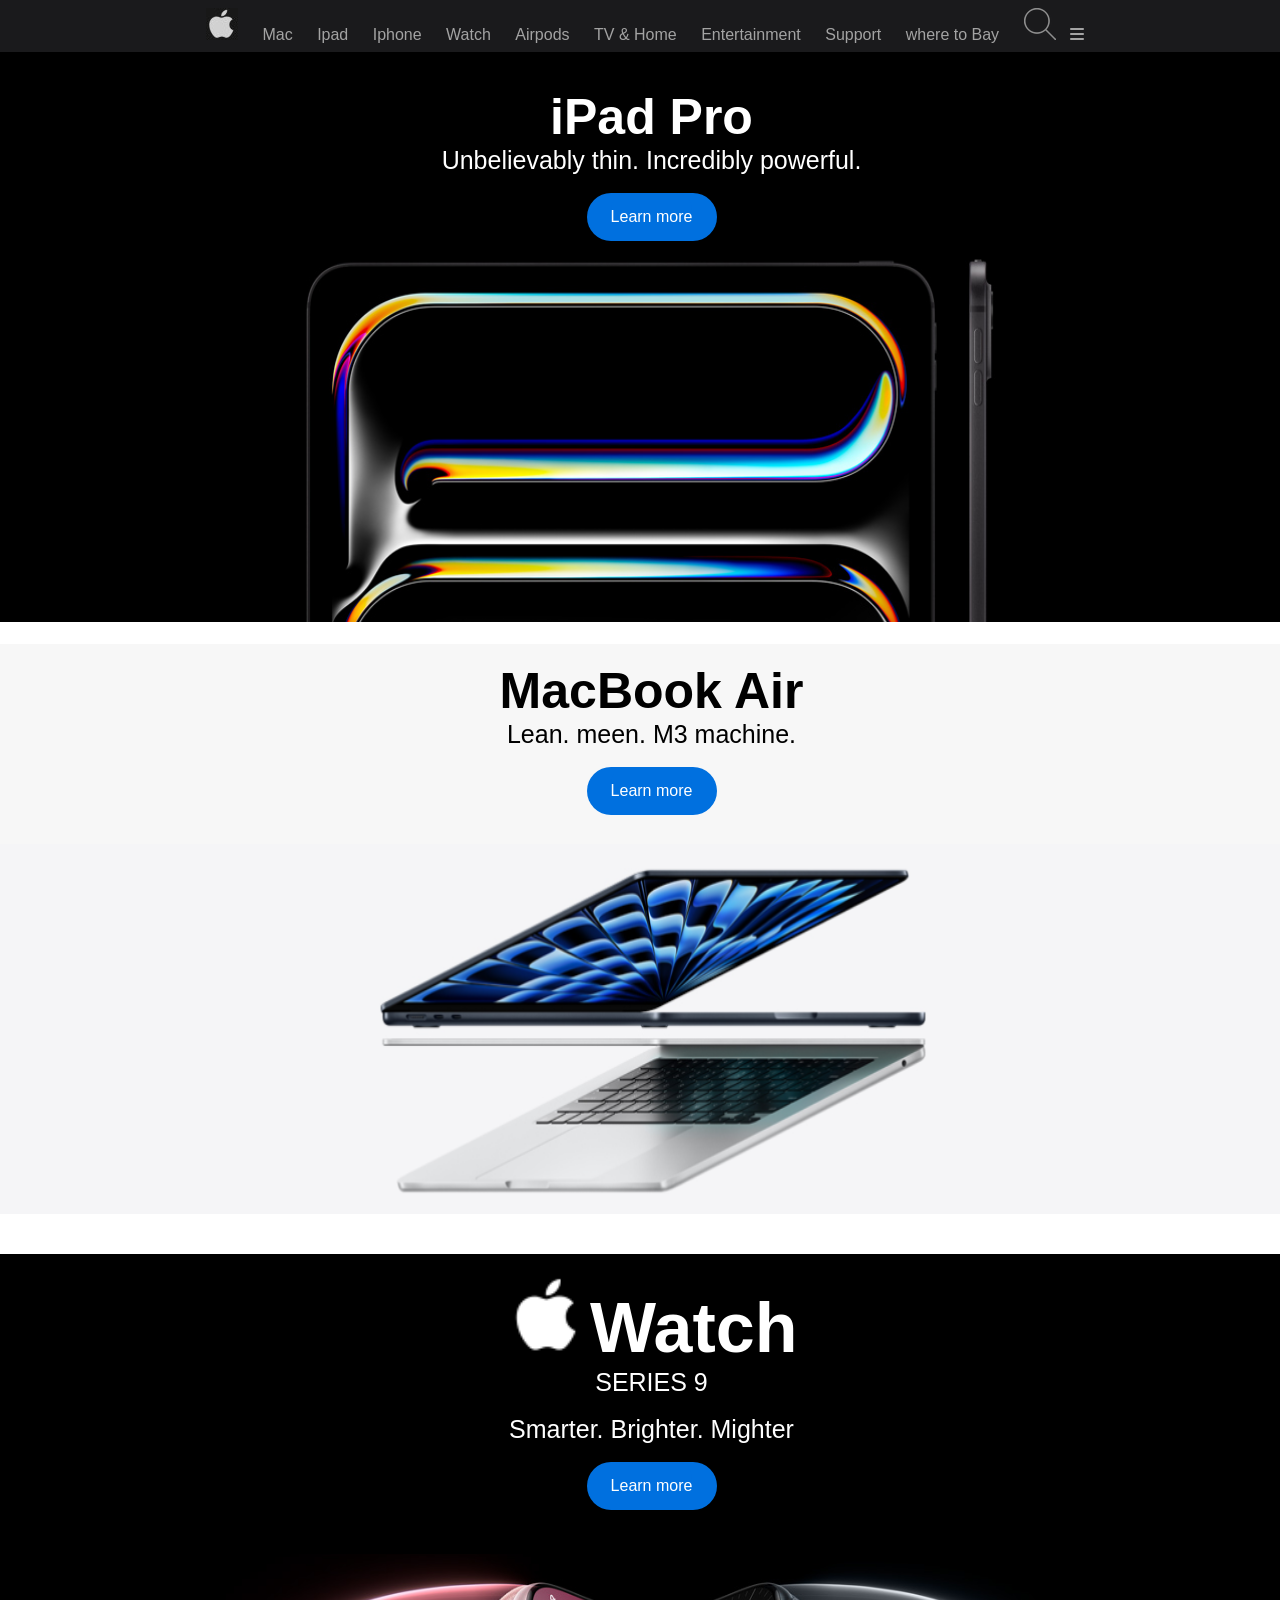
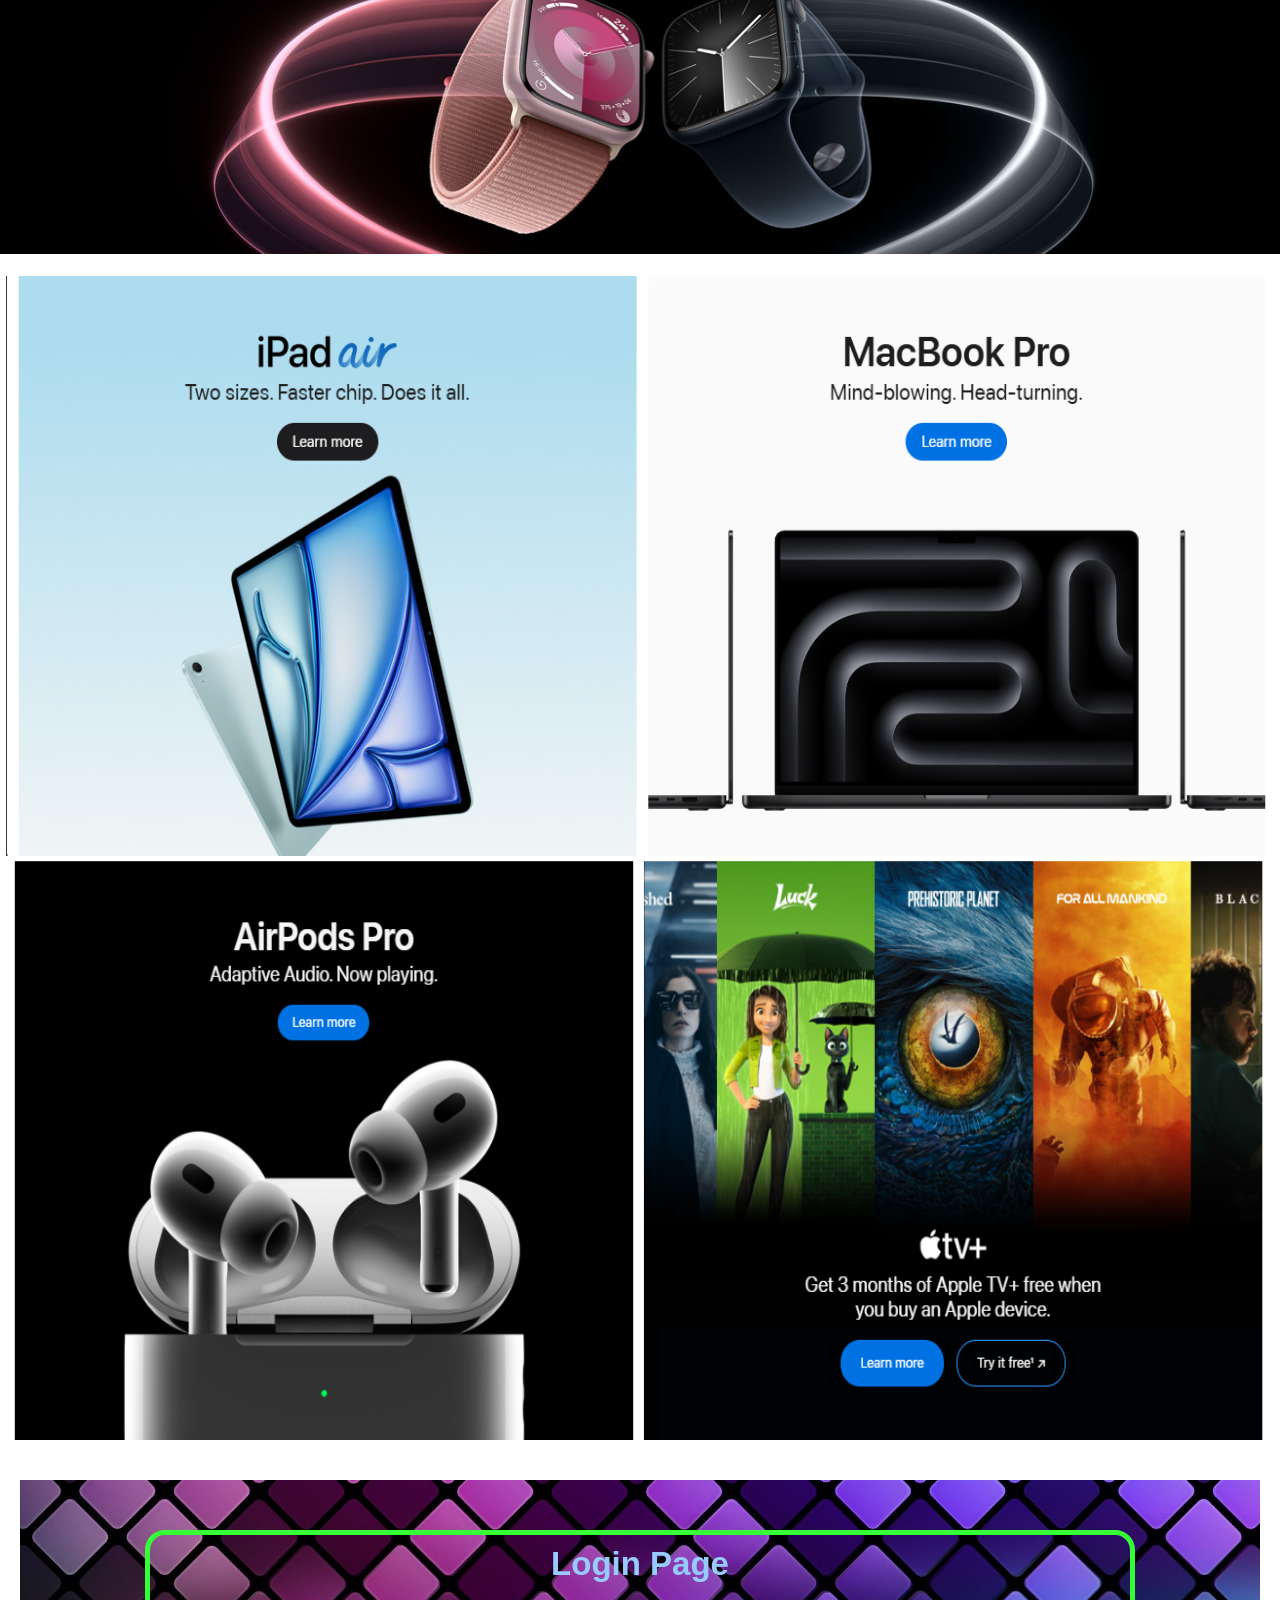
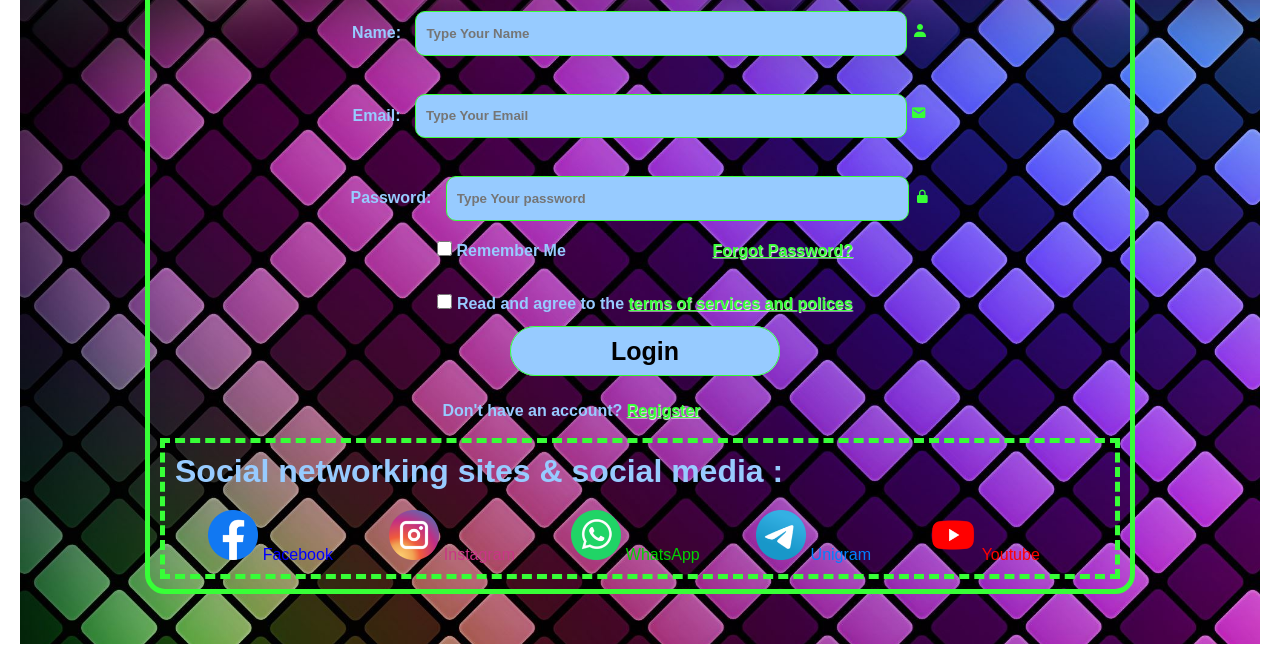
==== tttt.html @ 02e024de "Add files via upload" ====
<!DOCTYPE html>
<html>
  <head>
    
    <title>Apple (Egypt)</title>
    
    <meta charset="utf-8">
   
    <link rel="stylesheet" href="tttt.css">
    
    <link rel="icon" href="1001723053641.ico">
    
    <link href='https://unpkg.com/boxicons@2.1.4/css/boxicons.min.css' rel='stylesheet'>
    
    <link
      rel="stylesheet"
      href="https://cdnjs.cloudflare.com/ajax/libs/font-awesome/6.6.0/css/all.min.css"
      integrity="sha512-Kc323vGBEqzTmouAECnVceyQqyqdsSiqLQISBL29aUW4U/M7pSPA/gEUZQqv1cwx4OnYxTxve5UMg5GT6L4JJg=="
      crossorigin="anonymous"
      referrerpolicy="no-referrer"
    />
   
  </head> 
  <body>
    
    <header>
      <div class="one">
        <ul class="links">
          <li><a class="Apple" href="#"><img class="logo" alt src="1001723052671.ico" title /></a></li>
          <li><a class="Apple" href="#">Mac</a></li>
          <li><a class="Apple" href="#">Ipad</a></li>
          <li><a class="Apple" href="#">Iphone</a></li>
          <li><a class="Apple" href="#">Watch</a></li>
          <li><a class="Apple" href="#">Airpods</a></li>
          <li><a class="Apple" href="#">TV & Home</a></li>
          <li><a class="Apple" href="#">Entertainment</a></li>
          <li><a class="Apple" href="#">Support</a></li>
          <li><a class="Apple" href="#">where to Bay</a></li>
          <li><a class="Apple" href="#"><img class="logo" alt src="search.ico" title /></a></li>
          <i class="fa-solid fa-solid fa-bars"></i>
        </ul>
      </div>
    </header>
  
  <div class="two"><br><br>
  
    <h1 class="white">iPad Pro</h1>
     <p class="white">Unbelievably thin. Incredibly powerful.</p><br>
    <div class="button">
      <a class="button-button" href="#" rel="follow" data-analytics-region="learn more" data-analytics-title="learn more - ipad pro" aria-label="Learn more, iPad Pro">Learn more</a><br>
    </div>
    
  </div>
  <img class="img" src="yyyyyyyy.png" width="400" height="500" alt="photo"title=""><br><br>
  
  <div class="theree"><br>
  
    <h1 class="black">MacBook Air</h1>
    <p class="black">Lean. meen. M3 machine.</p><br>
    <div class="button">
    <a class="button-button" href="#" rel="follow" data-analytics-region="learn more" data-analytics-title="learn more - ipad pro" aria-label="Learn more, iPad Pro">Learn more</a>
    </div>
    
  </div>
  <img class="img-1" src="zzzzzzzzz.png" width="400" height="500" alt="photo"title=""><br><br><br>
  
  <div class="four"><br>
    <img class="logo-apple" alt src="FFFFF.png" width="80" height="80" title="" />
    <h1 class="whitee">Watch</h1>
    <p class="white">SERIES 9</p><br>
    <p class="white">Smarter. Brighter. Mighter</p><br>
    <div class="button">
    <a class="button-button" href="#" rel="follow" data-analytics-region="learn more" data-analytics-title="learn more - ipad pro" aria-label="Learn more, iPad Pro">Learn more</a>
    </div>
  </div>
  <img class="img-2" src="Watch.png" width="400" height="500" alt="photo"title=""><br><br>
  
  <div class="five">
      <img class="img-3" src="TTT.png" width="1267" height="580" alt="photo"title=""><br>
      <img class="img-3" src="TTTT.png" width="1267" height="580" alt="photo"title=""><br>
  </div>
  
  <div class="background">
    <div class="Box">
      <h2 class="login">Login Page</h2><br>
      <form action="">
        <label class="Name" for="Name">Name: </label>
        
        <input type="text" name="name" id="name" placeholder="Type Your Name">
        <i class='bx bxs-user'></i>
        <br><br>
        <label class="email" for="email">Email: </label>
        
        <input type="email" name="email" id="email" placeholder="Type Your Email">
        <i class='bx bxs-envelope'></i>
        <br><br>
        <label class="Pass" for="Pass">Password: </label>
        
        <input type="password" name="pass" id="pass" placeholder="Type Your password" maxlength="15">
        <i class='bx bxs-lock-alt'></i><br>
        
        <input type="checkbox" name="remember" id="terms" class="terms">
        <label class="remember" for="terms" class="remember">
          Remember Me <span class="Hiding">...............................</span>
          <a  class="link" href="#">Forgot Password?</a>
        </label>
        
        <br><br>
        <input type="checkbox" name="terms" id="terms" class="terms">
        <label class="termss" for="terms" class="termsp">
          Read and agree to the
        </label>
        <label class="link"><a class="link" href="#">terms of services and polices</a></label>
        <br><br>
        <div class="buttons">
          <a type="submit" value="Login" class="sub" href="#"target="">Login</a>
        </div><br>
        <label class="regigster-link">
          <p>Don't have an account? <a class="link" href="#">Regigster</a><span class="Hiding">...............................</span></p>
        </label>
        <div class="logs">
          <h1 class="social-1">Social networking sites & social media :</h1>
          <ul class="Social">
            <li><a class="Facebook" href="http://facebook.com/"target="_blank"><img class="logo" width="50" height="50" alt src="Facebook.png" title /> Facebook</a></li>
            <li><a class="Instagram" href="https://www.instagram.com/"target="_blank"><img class="logo" width="50" height="50" alt src="Insta.png" title /> Instagram</a></li>
            <li><a class="WhatsApp" href="https://www.whatsapp.com/"target="_blank"><img class="logo" width="50" height="50" alt src="Whatsapp.png" title /> WhatsApp</a></li>
            <li><a class="Unigram" href="https://unigramdev.github.io/"target="_blank"><img class="logo" width="50" height="50" alt src="Telegram.png" title /> Unigram</a></li>
            <li><a class="Youtube" href="https://youtube.com/"target="_blank"><img class="logo" width="50" height="50" alt src="Youtube.png" title /> Youtube</a></li>
          </ul>
        </div>
      </form>
    </div>
  </div>

  </body>
</html>
---- tttt.css ----
*
{
    margin: 0px;
    padding: 0px;
    font-family: sans-serif;
}

html
{
    -ms-text-size-adjust: 100%;
    -webkit-text-size-adjust: 100%
}

body
{
    direction: ltr;
    text-align: center;
}

div.one
{
    background: #1a1a1c;
    border: 8px double #1a1a1c;
    margin: auto;
}

ul i
{
    color: #a3a3a3;
    cursor: pointer;
    display: none;
}

div.two
{
    width: 1303px;
    height: 200px;
    background: black;
}

div.theree
{
    background: #f7f7f7;
    width: 1303px;
    height: 200px;
}

div.four
{
    width: 1303px;
    height: 300px;
    background: black;
}

div.five
{
    width: 1279px;
    height: 1184px;
    background: white;
}

div.six
{
    width: 1303px;
    height: 411.75px;
    background: #eeeeee;
}

div.background
{
    background-image: url(RRRR.jpg);
    background-size: cover;
    color: #000;
    background-position: center center;
    padding: 20px;
    margin: 20px;
}

a.sub
{
    width: 40%;
    border: 1px solid #37ff37;
    border-radius: 30px;
    height: 20%;
    background-color: #97cbff;
    margin: 10px 0px 10px 10px;
    padding: 10px 100px 10px 100px;
    font-size: 25px;
    font-weight: bold;
    text-decoration: none;
}

div.Box
{
    width: 80%;
    margin: 30px auto;
    border-radius: 20px;
    padding: 10px;
    border: #37ff37 5px solid;
}

.login,
.dia
{
    text-align: center;
}

input
{
    width: 50%;
    border: 1px solid #37ff37;
    border-radius: 10px;
    height: 1.7em;
    background-color: #97cbff;
    margin: 10px 0px 10px 10px;
    padding: 10px 0px 10px 10px;
}

input[name="name"], input[name="email"]
{
    color: black;
    font-weight: bold;
}

input[name="pass"]
{
    width: 47%;
    color: black;
    font-weight: bold;
}

.sub
{
    width: calc((100% - 30%) /2);
    color: #000;
    height: 2em;
}

.buttons
{
    text-align: center;
}

.terms
{
    width: 15px;
    height: 15px;
    line-height: normal;
}

a.link
{
    color: #37ff37;
    text-shadow: white 0.5px 0.5px 1px;
    text-decoration: underline;
    font-weight: bold;
}

span.Hiding
{
    visibility: hidden;
}

h2.login
{
    color: #97cbff;
    font-size: 33px;
    font-weight: 900
}

label.Name,
label.email,
label.Pass,
label.remember,
label.termss,
label.regigster-link
{
    color: #97cbff;
    font-weight: bold
}

label.regigster-link
{
    padding: 10px;
}

ul li
{
    margin: auto;
    padding: 10px;
    list-style-type: none; 
    list-style-position: inside; 
    list-style-image: none;
    border: none;
    display: inline;
    text-align: center;
    margin: 0 auto;
    width: 100%;
    max-width: 1024px;
    padding-top: 0;
    padding-bottom: 0;
    z-index: 2
}

a.Apple
{
    color: #a3a3a3;
    text-decoration: none;
}

a.Apple:hover
{
    color: #d8d8d8;
}

header
{
    position: relative;
}

h1.white,p.white
{
    color: #FFF;
    margin: 0px;
    font-weight: bold;
}

h1.white
{
    font-size: 50px
}

p.white
{
    font-size: 25px;
    font-weight: lighter;
}

div.button, div a.button-button
{
    background: #0070df;
    color: #FFF;
    width: 130px;
    height: 33px;
    border: none;
    border-radius: 30px;
    text-decoration: none;
    padding: 15px 0px 0px 0px;
    margin: auto;
}

h1.black,p.black
{
    color: black;
    margin: 0px;
    font-weight: bold;
    font-size: 50px;
}

h1.black
{
    font-size: 50px;
}

p.black
{
    font-size: 25px;
    font-weight: lighter;
}

img.img
{
    width: 1303px;
    height: 370px;
    margin: auto;
}

img.img-1
{
    width: 1303px;
    height: 370px;
    margin: auto;
}

img.img-2
{
    width: 1303px;
    height: 300px;
    margin: auto;
}

h2.logo-img
{
    color: white;
    margin-top: 9px; 
}

img.logo-apple
{
    display: inline;
}

h1.whitee
{
    display: inline;
    color: #FFF;
    margin: 0px;
    font-weight: bold;
    font-size: 70px;
}







h1.social-1
{
    width: 650px;
    background: transparent;
    direction: ltr;
    text-align: left;
    color: #97cbff;
    border: 0px double red;
    padding: 10px;
    margin: 0px 10px 10px 0px;
}

div.logs
{
    background: transparent;
    border: 5px dashed #37ff37;
    padding: 0px 0px 10px 0px;
}

ul.Social li
{
    margin-top: 3.5rem;
    list-style-type: none; 
    list-style-position: inside; 
    list-style-image: none;
    border: none;
    display: inline;
}

img.logo:hover
{
    transform: scale(1.2);
    transition: 0.4s;
}

a.Facebook
{
    color: #00f;
    text-decoration: none;
    margin-right: 2rem;
    width: 2.5rem;
}

a.Facebook:hover
{
    color: #00f;
    font-weight: bold;
    text-decoration: underline;
}

a.Facebook:active
{
    color: black;
    font-weight: normal;
    text-decoration: none;
}

a.Instagram
{
    color: #ca3587;
    text-decoration: none;
    margin-right: 2rem;
    width: 2.5rem;
}

a.Instagram:hover
{
    color: #ca3587;
    font-weight: bold;
    text-decoration: underline;
}

a.Instagram:active
{
    color: black;
    font-weight: normal;
    text-decoration: none;
}

a.WhatsApp
{
    color: #00d200;
    text-decoration: none;
    margin-right: 2rem;
    width: 2.5rem;
}

a.WhatsApp:hover
{
    color: #00d200;
    font-weight: bold;
    text-decoration: underline;
}

a.WhatsApp:active
{
    color: black;
    font-weight: normal;
    text-decoration: none;
}

a.Unigram
{
    color: #0080ff;
    text-decoration: none;
    margin-right: 2rem;
    width: 2.5rem;
}

a.Unigram:hover
{
    color: #0080ff;
    font-weight: bold;
    text-decoration: underline;
}

a.Unigram:active
{
    color: black;
    font-weight: normal;
    text-decoration: none;
}

a.Youtube
{
    color: red;
    text-decoration: none;
    margin-right: 2rem;
    width: 2.5rem;
}

a.Youtube:hover
{
    color: red;
    font-weight: bold;
    text-decoration: underline;
}

a.Youtube:active
{
    color: black;
    font-weight: normal;
    text-decoration: none;
}

i
{
    color: #37ff37;
}
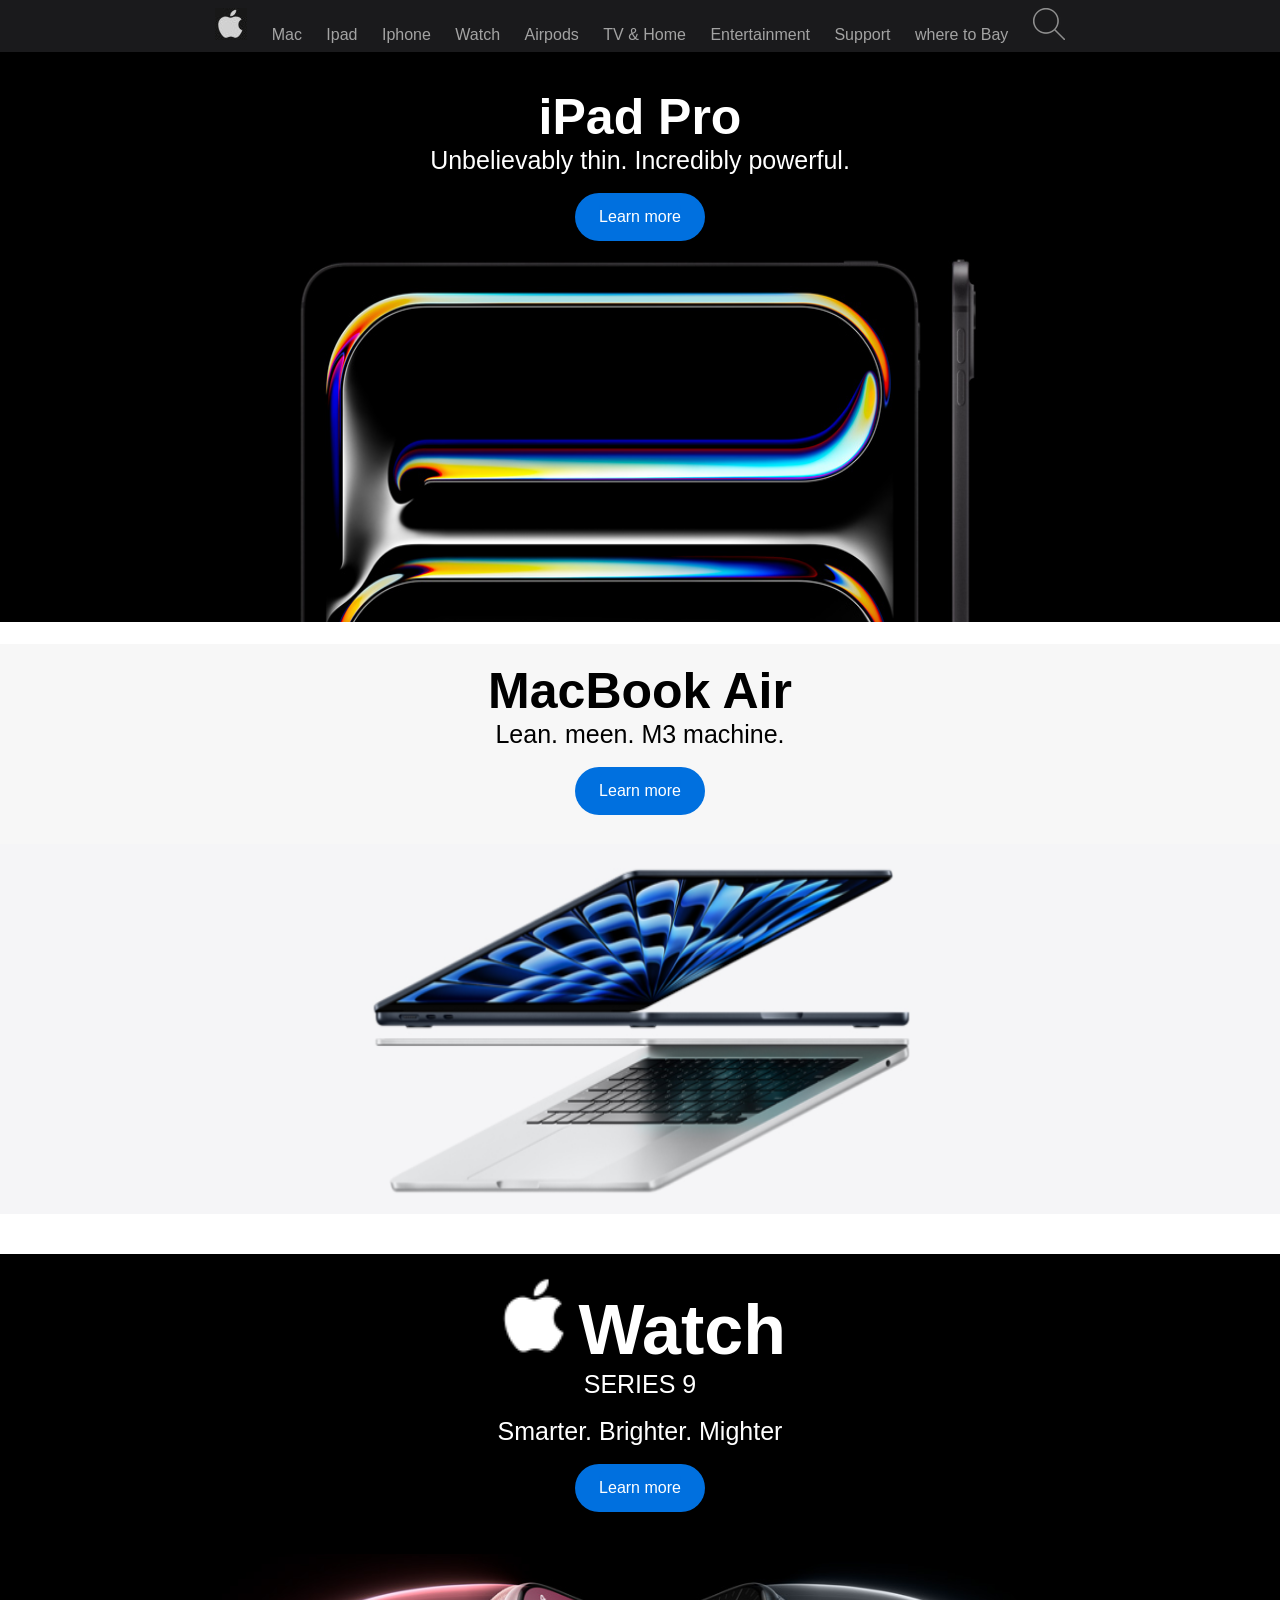
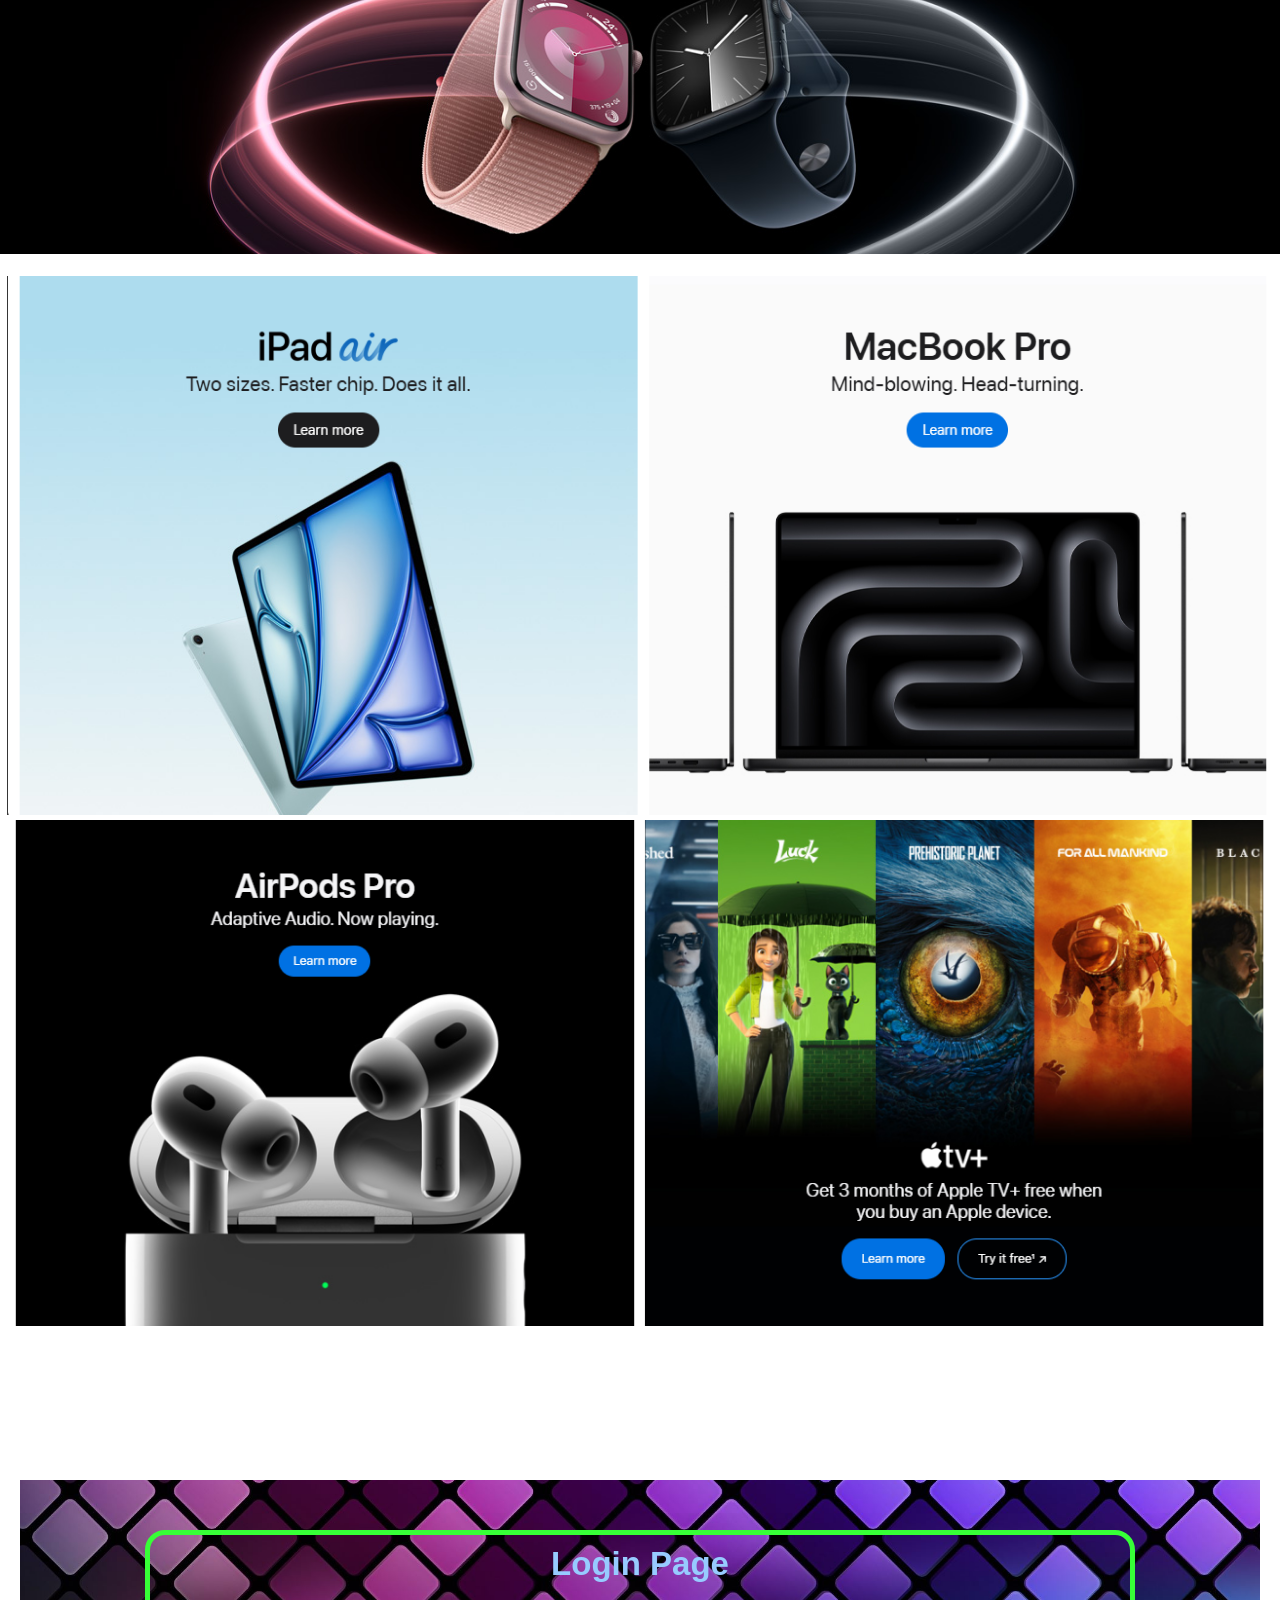
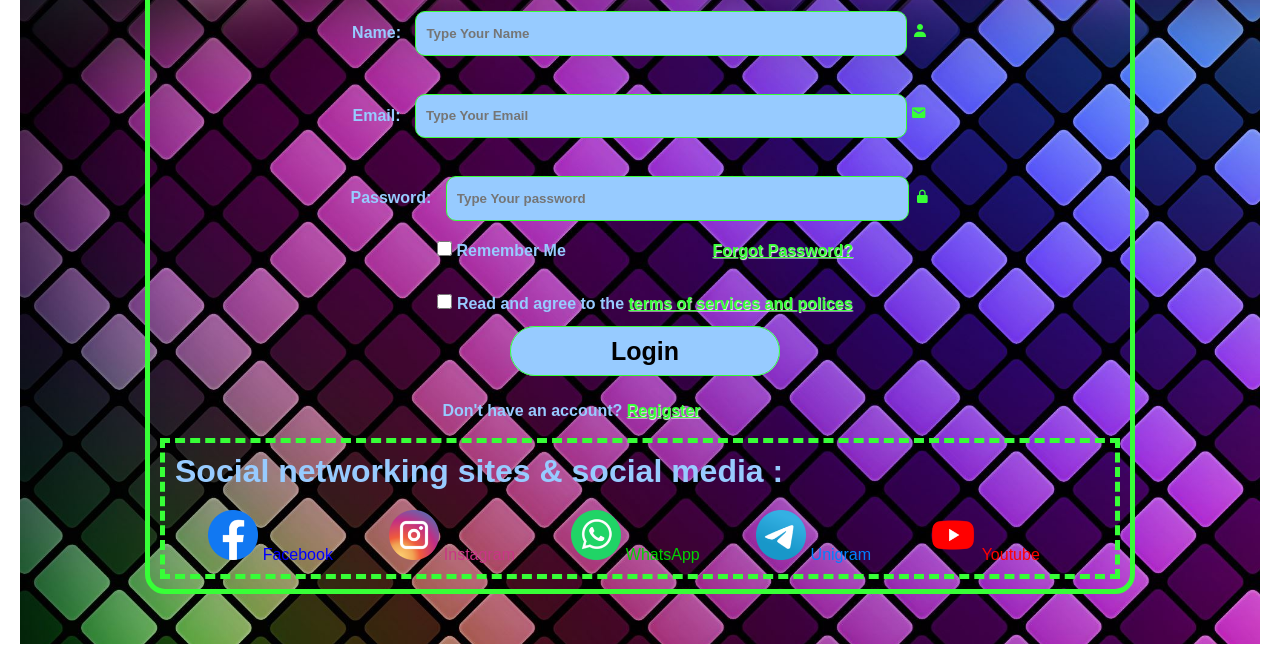
==== commit b1458f19: "Add files via upload" ====
--- a/tttt.html
+++ b/tttt.html
@@ -1,136 +1,135 @@
-<!DOCTYPE html>
-<html>
-  <head>
-    
-    <title>Apple (Egypt)</title>
-    
-    <meta charset="utf-8">
-   
-    <link rel="stylesheet" href="tttt.css">
-    
-    <link rel="icon" href="1001723053641.ico">
-    
-    <link href='https://unpkg.com/boxicons@2.1.4/css/boxicons.min.css' rel='stylesheet'>
-    
-    <link
-      rel="stylesheet"
-      href="https://cdnjs.cloudflare.com/ajax/libs/font-awesome/6.6.0/css/all.min.css"
-      integrity="sha512-Kc323vGBEqzTmouAECnVceyQqyqdsSiqLQISBL29aUW4U/M7pSPA/gEUZQqv1cwx4OnYxTxve5UMg5GT6L4JJg=="
-      crossorigin="anonymous"
-      referrerpolicy="no-referrer"
-    />
-   
-  </head> 
-  <body>
-    
-    <header>
-      <div class="one">
-        <ul class="links">
-          <li><a class="Apple" href="#"><img class="logo" alt src="1001723052671.ico" title /></a></li>
-          <li><a class="Apple" href="#">Mac</a></li>
-          <li><a class="Apple" href="#">Ipad</a></li>
-          <li><a class="Apple" href="#">Iphone</a></li>
-          <li><a class="Apple" href="#">Watch</a></li>
-          <li><a class="Apple" href="#">Airpods</a></li>
-          <li><a class="Apple" href="#">TV & Home</a></li>
-          <li><a class="Apple" href="#">Entertainment</a></li>
-          <li><a class="Apple" href="#">Support</a></li>
-          <li><a class="Apple" href="#">where to Bay</a></li>
-          <li><a class="Apple" href="#"><img class="logo" alt src="search.ico" title /></a></li>
-          <i class="fa-solid fa-solid fa-bars"></i>
-        </ul>
-      </div>
-    </header>
-  
-  <div class="two"><br><br>
-  
-    <h1 class="white">iPad Pro</h1>
-     <p class="white">Unbelievably thin. Incredibly powerful.</p><br>
-    <div class="button">
-      <a class="button-button" href="#" rel="follow" data-analytics-region="learn more" data-analytics-title="learn more - ipad pro" aria-label="Learn more, iPad Pro">Learn more</a><br>
-    </div>
-    
-  </div>
-  <img class="img" src="yyyyyyyy.png" width="400" height="500" alt="photo"title=""><br><br>
-  
-  <div class="theree"><br>
-  
-    <h1 class="black">MacBook Air</h1>
-    <p class="black">Lean. meen. M3 machine.</p><br>
-    <div class="button">
-    <a class="button-button" href="#" rel="follow" data-analytics-region="learn more" data-analytics-title="learn more - ipad pro" aria-label="Learn more, iPad Pro">Learn more</a>
-    </div>
-    
-  </div>
-  <img class="img-1" src="zzzzzzzzz.png" width="400" height="500" alt="photo"title=""><br><br><br>
-  
-  <div class="four"><br>
-    <img class="logo-apple" alt src="FFFFF.png" width="80" height="80" title="" />
-    <h1 class="whitee">Watch</h1>
-    <p class="white">SERIES 9</p><br>
-    <p class="white">Smarter. Brighter. Mighter</p><br>
-    <div class="button">
-    <a class="button-button" href="#" rel="follow" data-analytics-region="learn more" data-analytics-title="learn more - ipad pro" aria-label="Learn more, iPad Pro">Learn more</a>
-    </div>
-  </div>
-  <img class="img-2" src="Watch.png" width="400" height="500" alt="photo"title=""><br><br>
-  
-  <div class="five">
-      <img class="img-3" src="TTT.png" width="1267" height="580" alt="photo"title=""><br>
-      <img class="img-3" src="TTTT.png" width="1267" height="580" alt="photo"title=""><br>
-  </div>
-  
-  <div class="background">
-    <div class="Box">
-      <h2 class="login">Login Page</h2><br>
-      <form action="">
-        <label class="Name" for="Name">Name: </label>
-        
-        <input type="text" name="name" id="name" placeholder="Type Your Name">
-        <i class='bx bxs-user'></i>
-        <br><br>
-        <label class="email" for="email">Email: </label>
-        
-        <input type="email" name="email" id="email" placeholder="Type Your Email">
-        <i class='bx bxs-envelope'></i>
-        <br><br>
-        <label class="Pass" for="Pass">Password: </label>
-        
-        <input type="password" name="pass" id="pass" placeholder="Type Your password" maxlength="15">
-        <i class='bx bxs-lock-alt'></i><br>
-        
-        <input type="checkbox" name="remember" id="terms" class="terms">
-        <label class="remember" for="terms" class="remember">
-          Remember Me <span class="Hiding">...............................</span>
-          <a  class="link" href="#">Forgot Password?</a>
-        </label>
-        
-        <br><br>
-        <input type="checkbox" name="terms" id="terms" class="terms">
-        <label class="termss" for="terms" class="termsp">
-          Read and agree to the
-        </label>
-        <label class="link"><a class="link" href="#">terms of services and polices</a></label>
-        <br><br>
-        <div class="buttons">
-          <a type="submit" value="Login" class="sub" href="#"target="">Login</a>
-        </div><br>
-        <label class="regigster-link">
-          <p>Don't have an account? <a class="link" href="#">Regigster</a><span class="Hiding">...............................</span></p>
-        </label>
-        <div class="logs">
-          <h1 class="social-1">Social networking sites & social media :</h1>
-          <ul class="Social">
-            <li><a class="Facebook" href="http://facebook.com/"target="_blank"><img class="logo" width="50" height="50" alt src="Facebook.png" title /> Facebook</a></li>
-            <li><a class="Instagram" href="https://www.instagram.com/"target="_blank"><img class="logo" width="50" height="50" alt src="Insta.png" title /> Instagram</a></li>
-            <li><a class="WhatsApp" href="https://www.whatsapp.com/"target="_blank"><img class="logo" width="50" height="50" alt src="Whatsapp.png" title /> WhatsApp</a></li>
-            <li><a class="Unigram" href="https://unigramdev.github.io/"target="_blank"><img class="logo" width="50" height="50" alt src="Telegram.png" title /> Unigram</a></li>
-            <li><a class="Youtube" href="https://youtube.com/"target="_blank"><img class="logo" width="50" height="50" alt src="Youtube.png" title /> Youtube</a></li>
-          </ul>
-        </div>
-      </form>
-    </div>
-  </div>
-
-  </body>
+<!DOCTYPE html>
+<html>
+  <head>
+    
+    <title>Apple (Egypt)</title>
+    
+    <meta charset="utf-8">
+   
+    <link rel="stylesheet" href="tttt.css">
+    
+    <link rel="icon" href="1001723053641.ico">
+    
+    <link href='https://unpkg.com/boxicons@2.1.4/css/boxicons.min.css' rel='stylesheet'>
+    
+    <link
+      rel="stylesheet"
+      href="https://cdnjs.cloudflare.com/ajax/libs/font-awesome/6.6.0/css/all.min.css"
+      integrity="sha512-Kc323vGBEqzTmouAECnVceyQqyqdsSiqLQISBL29aUW4U/M7pSPA/gEUZQqv1cwx4OnYxTxve5UMg5GT6L4JJg=="
+      crossorigin="anonymous"
+      referrerpolicy="no-referrer"
+    />
+   
+  </head> 
+  <body>
+    
+    <header>
+      <div class="one">
+        <input type="checkbox" id="menu-toggle"><label for="menu-toggle" class="menu-icon"><i class="fa-solid fa-bars"></i></label><ul class="links">
+          <li><a class="Apple" href="#"><img class="logo" alt src="1001723052671.ico" title /></a></li>
+          <li><a class="Apple" href="#">Mac</a></li>
+          <li><a class="Apple" href="#">Ipad</a></li>
+          <li><a class="Apple" href="#">Iphone</a></li>
+          <li><a class="Apple" href="#">Watch</a></li>
+          <li><a class="Apple" href="#">Airpods</a></li>
+          <li><a class="Apple" href="#">TV & Home</a></li>
+          <li><a class="Apple" href="#">Entertainment</a></li>
+          <li><a class="Apple" href="#">Support</a></li>
+          <li><a class="Apple" href="#">where to Bay</a></li>
+          <li><a class="Apple" href="#"><img class="logo" alt src="search.ico" title /></a></li>
+        </ul>
+      </div>
+    </header>
+  
+  <div class="two"><br><br>
+  
+    <h1 class="white">iPad Pro</h1>
+     <p class="white">Unbelievably thin. Incredibly powerful.</p><br>
+    <div class="button">
+      <a class="button-button" href="#" rel="follow" data-analytics-region="learn more" data-analytics-title="learn more - ipad pro" aria-label="Learn more, iPad Pro">Learn more</a><br>
+    </div>
+    
+  </div>
+  <img class="img" src="yyyyyyyy.png" width="400" height="500" alt="photo"title=""><br><br>
+  
+  <div class="theree"><br>
+  
+    <h1 class="black">MacBook Air</h1>
+    <p class="black">Lean. meen. M3 machine.</p><br>
+    <div class="button">
+    <a class="button-button" href="#" rel="follow" data-analytics-region="learn more" data-analytics-title="learn more - ipad pro" aria-label="Learn more, iPad Pro">Learn more</a>
+    </div>
+    
+  </div>
+  <img class="img-1" src="zzzzzzzzz.png" width="400" height="500" alt="photo"title=""><br><br><br>
+  
+  <div class="four"><br>
+    <img class="logo-apple" alt src="FFFFF.png" width="80" height="80" title="" />
+    <h1 class="whitee">Watch</h1>
+    <p class="white">SERIES 9</p><br>
+    <p class="white">Smarter. Brighter. Mighter</p><br>
+    <div class="button">
+    <a class="button-button" href="#" rel="follow" data-analytics-region="learn more" data-analytics-title="learn more - ipad pro" aria-label="Learn more, iPad Pro">Learn more</a>
+    </div>
+  </div>
+  <img class="img-2" src="Watch.png" width="400" height="500" alt="photo"title=""><br><br>
+  
+  <div class="five">
+      <img class="img-3" src="TTT.png" width="1267" height="580" alt="photo"title=""><br>
+      <img class="img-3" src="TTTT.png" width="1267" height="580" alt="photo"title=""><br>
+  </div>
+  
+  <div class="background">
+    <div class="Box">
+      <h2 class="login">Login Page</h2><br>
+      <form action="">
+        <label class="Name" for="Name">Name: </label>
+        
+        <input type="text" name="name" id="name" placeholder="Type Your Name">
+        <i class='bx bxs-user'></i>
+        <br><br>
+        <label class="email" for="email">Email: </label>
+        
+        <input type="email" name="email" id="email" placeholder="Type Your Email">
+        <i class='bx bxs-envelope'></i>
+        <br><br>
+        <label class="Pass" for="Pass">Password: </label>
+        
+        <input type="password" name="pass" id="pass" placeholder="Type Your password" maxlength="15">
+        <i class='bx bxs-lock-alt'></i><br>
+        
+        <input type="checkbox" name="remember" id="terms" class="terms">
+        <label class="remember" for="terms" class="remember">
+          Remember Me <span class="Hiding">...............................</span>
+          <a  class="link" href="#">Forgot Password?</a>
+        </label>
+        
+        <br><br>
+        <input type="checkbox" name="terms" id="terms" class="terms">
+        <label class="termss" for="terms" class="termsp">
+          Read and agree to the
+        </label>
+        <label class="link"><a class="link" href="#">terms of services and polices</a></label>
+        <br><br>
+        <div class="buttons">
+          <a type="submit" value="Login" class="sub" href="#"target="">Login</a>
+        </div><br>
+        <label class="regigster-link">
+          <p>Don't have an account? <a class="link" href="#">Regigster</a><span class="Hiding">...............................</span></p>
+        </label>
+        <div class="logs">
+          <h1 class="social-1">Social networking sites & social media :</h1>
+          <ul class="Social">
+            <li><a class="Facebook" href="https://facebook.com/" target="_blank"><img class="logo" width="50" height="50" alt src="Facebook.png" title /> Facebook</a></li>
+            <li><a class="Instagram" href="https://www.instagram.com/"target="_blank"><img class="logo" width="50" height="50" alt src="Insta.png" title /> Instagram</a></li>
+            <li><a class="WhatsApp" href="https://www.whatsapp.com/"target="_blank"><img class="logo" width="50" height="50" alt src="Whatsapp.png" title /> WhatsApp</a></li>
+            <li><a class="Unigram" href="https://unigramdev.github.io/"target="_blank"><img class="logo" width="50" height="50" alt src="Telegram.png" title /> Unigram</a></li>
+            <li><a class="Youtube" href="https://youtube.com/"target="_blank"><img class="logo" width="50" height="50" alt src="Youtube.png" title /> Youtube</a></li>
+          </ul>
+        </div>
+      </form>
+    </div>
+  </div>
+
+  </body>
 </html>
--- a/tttt.css
+++ b/tttt.css
@@ -1,466 +1,478 @@
-*
-{
-    margin: 0px;
-    padding: 0px;
-    font-family: sans-serif;
-}
-
-html
-{
-    -ms-text-size-adjust: 100%;
-    -webkit-text-size-adjust: 100%
-}
-
-body
-{
-    direction: ltr;
-    text-align: center;
-}
-
-div.one
-{
-    background: #1a1a1c;
-    border: 8px double #1a1a1c;
-    margin: auto;
-}
-
-ul i
-{
-    color: #a3a3a3;
-    cursor: pointer;
-    display: none;
-}
-
-div.two
-{
-    width: 1303px;
-    height: 200px;
-    background: black;
-}
-
-div.theree
-{
-    background: #f7f7f7;
-    width: 1303px;
-    height: 200px;
-}
-
-div.four
-{
-    width: 1303px;
-    height: 300px;
-    background: black;
-}
-
-div.five
-{
-    width: 1279px;
-    height: 1184px;
-    background: white;
-}
-
-div.six
-{
-    width: 1303px;
-    height: 411.75px;
-    background: #eeeeee;
-}
-
-div.background
-{
-    background-image: url(RRRR.jpg);
-    background-size: cover;
-    color: #000;
-    background-position: center center;
-    padding: 20px;
-    margin: 20px;
-}
-
-a.sub
-{
-    width: 40%;
-    border: 1px solid #37ff37;
-    border-radius: 30px;
-    height: 20%;
-    background-color: #97cbff;
-    margin: 10px 0px 10px 10px;
-    padding: 10px 100px 10px 100px;
-    font-size: 25px;
-    font-weight: bold;
-    text-decoration: none;
-}
-
-div.Box
-{
-    width: 80%;
-    margin: 30px auto;
-    border-radius: 20px;
-    padding: 10px;
-    border: #37ff37 5px solid;
-}
-
-.login,
-.dia
-{
-    text-align: center;
-}
-
-input
-{
-    width: 50%;
-    border: 1px solid #37ff37;
-    border-radius: 10px;
-    height: 1.7em;
-    background-color: #97cbff;
-    margin: 10px 0px 10px 10px;
-    padding: 10px 0px 10px 10px;
-}
-
-input[name="name"], input[name="email"]
-{
-    color: black;
-    font-weight: bold;
-}
-
-input[name="pass"]
-{
-    width: 47%;
-    color: black;
-    font-weight: bold;
-}
-
-.sub
-{
-    width: calc((100% - 30%) /2);
-    color: #000;
-    height: 2em;
-}
-
-.buttons
-{
-    text-align: center;
-}
-
-.terms
-{
-    width: 15px;
-    height: 15px;
-    line-height: normal;
-}
-
-a.link
-{
-    color: #37ff37;
-    text-shadow: white 0.5px 0.5px 1px;
-    text-decoration: underline;
-    font-weight: bold;
-}
-
-span.Hiding
-{
-    visibility: hidden;
-}
-
-h2.login
-{
-    color: #97cbff;
-    font-size: 33px;
-    font-weight: 900
-}
-
-label.Name,
-label.email,
-label.Pass,
-label.remember,
-label.termss,
-label.regigster-link
-{
-    color: #97cbff;
-    font-weight: bold
-}
-
-label.regigster-link
-{
-    padding: 10px;
-}
-
-ul li
-{
-    margin: auto;
-    padding: 10px;
-    list-style-type: none; 
-    list-style-position: inside; 
-    list-style-image: none;
-    border: none;
-    display: inline;
-    text-align: center;
-    margin: 0 auto;
-    width: 100%;
-    max-width: 1024px;
-    padding-top: 0;
-    padding-bottom: 0;
-    z-index: 2
-}
-
-a.Apple
-{
-    color: #a3a3a3;
-    text-decoration: none;
-}
-
-a.Apple:hover
-{
-    color: #d8d8d8;
-}
-
-header
-{
-    position: relative;
-}
-
-h1.white,p.white
-{
-    color: #FFF;
-    margin: 0px;
-    font-weight: bold;
-}
-
-h1.white
-{
-    font-size: 50px
-}
-
-p.white
-{
-    font-size: 25px;
-    font-weight: lighter;
-}
-
-div.button, div a.button-button
-{
-    background: #0070df;
-    color: #FFF;
-    width: 130px;
-    height: 33px;
-    border: none;
-    border-radius: 30px;
-    text-decoration: none;
-    padding: 15px 0px 0px 0px;
-    margin: auto;
-}
-
-h1.black,p.black
-{
-    color: black;
-    margin: 0px;
-    font-weight: bold;
-    font-size: 50px;
-}
-
-h1.black
-{
-    font-size: 50px;
-}
-
-p.black
-{
-    font-size: 25px;
-    font-weight: lighter;
-}
-
-img.img
-{
-    width: 1303px;
-    height: 370px;
-    margin: auto;
-}
-
-img.img-1
-{
-    width: 1303px;
-    height: 370px;
-    margin: auto;
-}
-
-img.img-2
-{
-    width: 1303px;
-    height: 300px;
-    margin: auto;
-}
-
-h2.logo-img
-{
-    color: white;
-    margin-top: 9px; 
-}
-
-img.logo-apple
-{
-    display: inline;
-}
-
-h1.whitee
-{
-    display: inline;
-    color: #FFF;
-    margin: 0px;
-    font-weight: bold;
-    font-size: 70px;
-}
-
-
-
-
-
-
-
-h1.social-1
-{
-    width: 650px;
-    background: transparent;
-    direction: ltr;
-    text-align: left;
-    color: #97cbff;
-    border: 0px double red;
-    padding: 10px;
-    margin: 0px 10px 10px 0px;
-}
-
-div.logs
-{
-    background: transparent;
-    border: 5px dashed #37ff37;
-    padding: 0px 0px 10px 0px;
-}
-
-ul.Social li
-{
-    margin-top: 3.5rem;
-    list-style-type: none; 
-    list-style-position: inside; 
-    list-style-image: none;
-    border: none;
-    display: inline;
-}
-
-img.logo:hover
-{
-    transform: scale(1.2);
-    transition: 0.4s;
-}
-
-a.Facebook
-{
-    color: #00f;
-    text-decoration: none;
-    margin-right: 2rem;
-    width: 2.5rem;
-}
-
-a.Facebook:hover
-{
-    color: #00f;
-    font-weight: bold;
-    text-decoration: underline;
-}
-
-a.Facebook:active
-{
-    color: black;
-    font-weight: normal;
-    text-decoration: none;
-}
-
-a.Instagram
-{
-    color: #ca3587;
-    text-decoration: none;
-    margin-right: 2rem;
-    width: 2.5rem;
-}
-
-a.Instagram:hover
-{
-    color: #ca3587;
-    font-weight: bold;
-    text-decoration: underline;
-}
-
-a.Instagram:active
-{
-    color: black;
-    font-weight: normal;
-    text-decoration: none;
-}
-
-a.WhatsApp
-{
-    color: #00d200;
-    text-decoration: none;
-    margin-right: 2rem;
-    width: 2.5rem;
-}
-
-a.WhatsApp:hover
-{
-    color: #00d200;
-    font-weight: bold;
-    text-decoration: underline;
-}
-
-a.WhatsApp:active
-{
-    color: black;
-    font-weight: normal;
-    text-decoration: none;
-}
-
-a.Unigram
-{
-    color: #0080ff;
-    text-decoration: none;
-    margin-right: 2rem;
-    width: 2.5rem;
-}
-
-a.Unigram:hover
-{
-    color: #0080ff;
-    font-weight: bold;
-    text-decoration: underline;
-}
-
-a.Unigram:active
-{
-    color: black;
-    font-weight: normal;
-    text-decoration: none;
-}
-
-a.Youtube
-{
-    color: red;
-    text-decoration: none;
-    margin-right: 2rem;
-    width: 2.5rem;
-}
-
-a.Youtube:hover
-{
-    color: red;
-    font-weight: bold;
-    text-decoration: underline;
-}
-
-a.Youtube:active
-{
-    color: black;
-    font-weight: normal;
-    text-decoration: none;
-}
-
-i
-{
-    color: #37ff37;
-}+*
+{
+    margin: 0px;
+    padding: 0px;
+    font-family: sans-serif;
+}
+
+html
+{
+    -ms-text-size-adjust: 100%;
+    -webkit-text-size-adjust: 100%
+}
+
+body
+{
+    direction: ltr;
+    text-align: center;
+}
+
+div.one
+{
+    background: #1a1a1c;
+    border: 8px double #1a1a1c;
+    margin: auto;
+}
+
+ul i
+{
+    color: #a3a3a3;
+    cursor: pointer;
+    display: none;
+}
+
+div.two
+{
+    width: 1303px;
+    height: 200px;
+    background: black;
+}
+
+div.theree
+{
+    background: #f7f7f7;
+    width: 1303px;
+    height: 200px;
+}
+
+div.four
+{
+    width: 1303px;
+    height: 300px;
+    background: black;
+}
+
+div.five
+{
+    width: 1279px;
+    height: 1184px;
+    background: white;
+}
+
+div.six
+{
+    width: 1303px;
+    height: 411.75px;
+    background: #eeeeee;
+}
+
+div.background
+{
+    background-image: url(RRRR.jpg);
+    background-size: cover;
+    color: #000;
+    background-position: center center;
+    padding: 20px;
+    margin: 20px;
+}
+
+a.sub
+{
+    width: 40%;
+    border: 1px solid #37ff37;
+    border-radius: 30px;
+    height: 20%;
+    background-color: #97cbff;
+    margin: 10px 0px 10px 10px;
+    padding: 10px 100px 10px 100px;
+    font-size: 25px;
+    font-weight: bold;
+    text-decoration: none;
+}
+
+div.Box
+{
+    width: 80%;
+    margin: 30px auto;
+    border-radius: 20px;
+    padding: 10px;
+    border: #37ff37 5px solid;
+}
+
+.login,
+.dia
+{
+    text-align: center;
+}
+
+input
+{
+    width: 50%;
+    border: 1px solid #37ff37;
+    border-radius: 10px;
+    height: 1.7em;
+    background-color: #97cbff;
+    margin: 10px 0px 10px 10px;
+    padding: 10px 0px 10px 10px;
+}
+
+input[name="name"], input[name="email"]
+{
+    color: black;
+    font-weight: bold;
+}
+
+input[name="pass"]
+{
+    width: 47%;
+    color: black;
+    font-weight: bold;
+}
+
+.sub
+{
+    width: calc((100% - 30%) /2);
+    color: #000;
+    height: 2em;
+}
+
+.buttons
+{
+    text-align: center;
+}
+
+.terms
+{
+    width: 15px;
+    height: 15px;
+    line-height: normal;
+}
+
+a.link
+{
+    color: #37ff37;
+    text-shadow: white 0.5px 0.5px 1px;
+    text-decoration: underline;
+    font-weight: bold;
+}
+
+span.Hiding
+{
+    visibility: hidden;
+}
+
+h2.login
+{
+    color: #97cbff;
+    font-size: 33px;
+    font-weight: 900
+}
+
+label.Name,
+label.email,
+label.Pass,
+label.remember,
+label.termss,
+label.regigster-link
+{
+    color: #97cbff;
+    font-weight: bold
+}
+
+label.regigster-link
+{
+    padding: 10px;
+}
+
+ul li
+{
+    margin: auto;
+    padding: 10px;
+    list-style-type: none; 
+    list-style-position: inside; 
+    list-style-image: none;
+    border: none;
+    display: inline;
+    text-align: center;
+    margin: 0 auto;
+    width: 100%;
+    max-width: 1024px;
+    padding-top: 0;
+    padding-bottom: 0;
+    z-index: 2
+}
+
+a.Apple
+{
+    color: #a3a3a3;
+    text-decoration: none;
+}
+
+a.Apple:hover
+{
+    color: #d8d8d8;
+}
+
+header
+{
+    position: relative;
+}
+
+h1.white,p.white
+{
+    color: #FFF;
+    margin: 0px;
+    font-weight: bold;
+}
+
+h1.white
+{
+    font-size: 50px
+}
+
+p.white
+{
+    font-size: 25px;
+    font-weight: lighter;
+}
+
+div.button, div a.button-button
+{
+    background: #0070df;
+    color: #FFF;
+    width: 130px;
+    height: 33px;
+    border: none;
+    border-radius: 30px;
+    text-decoration: none;
+    padding: 15px 0px 0px 0px;
+    margin: auto;
+}
+
+h1.black,p.black
+{
+    color: black;
+    margin: 0px;
+    font-weight: bold;
+    font-size: 50px;
+}
+
+h1.black
+{
+    font-size: 50px;
+}
+
+p.black
+{
+    font-size: 25px;
+    font-weight: lighter;
+}
+
+img.img
+{
+    width: 1303px;
+    height: 370px;
+    margin: auto;
+}
+
+img.img-1
+{
+    width: 1303px;
+    height: 370px;
+    margin: auto;
+}
+
+img.img-2
+{
+    width: 1303px;
+    height: 300px;
+    margin: auto;
+}
+
+h2.logo-img
+{
+    color: white;
+    margin-top: 9px; 
+}
+
+img.logo-apple
+{
+    display: inline;
+}
+
+h1.whitee
+{
+    display: inline;
+    color: #FFF;
+    margin: 0px;
+    font-weight: bold;
+    font-size: 70px;
+}
+
+
+
+
+
+
+
+h1.social-1
+{
+    width: 650px;
+    background: transparent;
+    direction: ltr;
+    text-align: left;
+    color: #97cbff;
+    border: 0px double red;
+    padding: 10px;
+    margin: 0px 10px 10px 0px;
+}
+
+div.logs
+{
+    background: transparent;
+    border: 5px dashed #37ff37;
+    padding: 0px 0px 10px 0px;
+}
+
+ul.Social li
+{
+    margin-top: 3.5rem;
+    list-style-type: none; 
+    list-style-position: inside; 
+    list-style-image: none;
+    border: none;
+    display: inline;
+}
+
+img.logo:hover
+{
+    transform: scale(1.2);
+    transition: 0.4s;
+}
+
+a.Facebook
+{
+    color: #00f;
+    text-decoration: none;
+    margin-right: 2rem;
+    width: 2.5rem;
+}
+
+a.Facebook:hover
+{
+    color: #00f;
+    font-weight: bold;
+    text-decoration: underline;
+}
+
+a.Facebook:active
+{
+    color: black;
+    font-weight: normal;
+    text-decoration: none;
+}
+
+a.Instagram
+{
+    color: #ca3587;
+    text-decoration: none;
+    margin-right: 2rem;
+    width: 2.5rem;
+}
+
+a.Instagram:hover
+{
+    color: #ca3587;
+    font-weight: bold;
+    text-decoration: underline;
+}
+
+a.Instagram:active
+{
+    color: black;
+    font-weight: normal;
+    text-decoration: none;
+}
+
+a.WhatsApp
+{
+    color: #00d200;
+    text-decoration: none;
+    margin-right: 2rem;
+    width: 2.5rem;
+}
+
+a.WhatsApp:hover
+{
+    color: #00d200;
+    font-weight: bold;
+    text-decoration: underline;
+}
+
+a.WhatsApp:active
+{
+    color: black;
+    font-weight: normal;
+    text-decoration: none;
+}
+
+a.Unigram
+{
+    color: #0080ff;
+    text-decoration: none;
+    margin-right: 2rem;
+    width: 2.5rem;
+}
+
+a.Unigram:hover
+{
+    color: #0080ff;
+    font-weight: bold;
+    text-decoration: underline;
+}
+
+a.Unigram:active
+{
+    color: black;
+    font-weight: normal;
+    text-decoration: none;
+}
+
+a.Youtube
+{
+    color: red;
+    text-decoration: none;
+    margin-right: 2rem;
+    width: 2.5rem;
+}
+
+a.Youtube:hover
+{
+    color: red;
+    font-weight: bold;
+    text-decoration: underline;
+}
+
+a.Youtube:active
+{
+    color: black;
+    font-weight: normal;
+    text-decoration: none;
+}
+
+i
+{
+    color: #37ff37;
+}
+
+body{overflow-x:hidden;}
+img{max-width:100%;height:auto;}
+div.two,div.theree,div.four,div.five,img.img,img.img-1,img.img-2{width:100%;}
+#menu-toggle{display:none}
+.menu-icon{display:none}
+@media(max-width:768px){
+.menu-icon{display:block;color:#a3a3a3;padding:10px;cursor:pointer}
+ul.links{display:none}
+#menu-toggle:checked+label+ul.links{display:block}
+ul.links li{display:block;padding:12px}
+}
